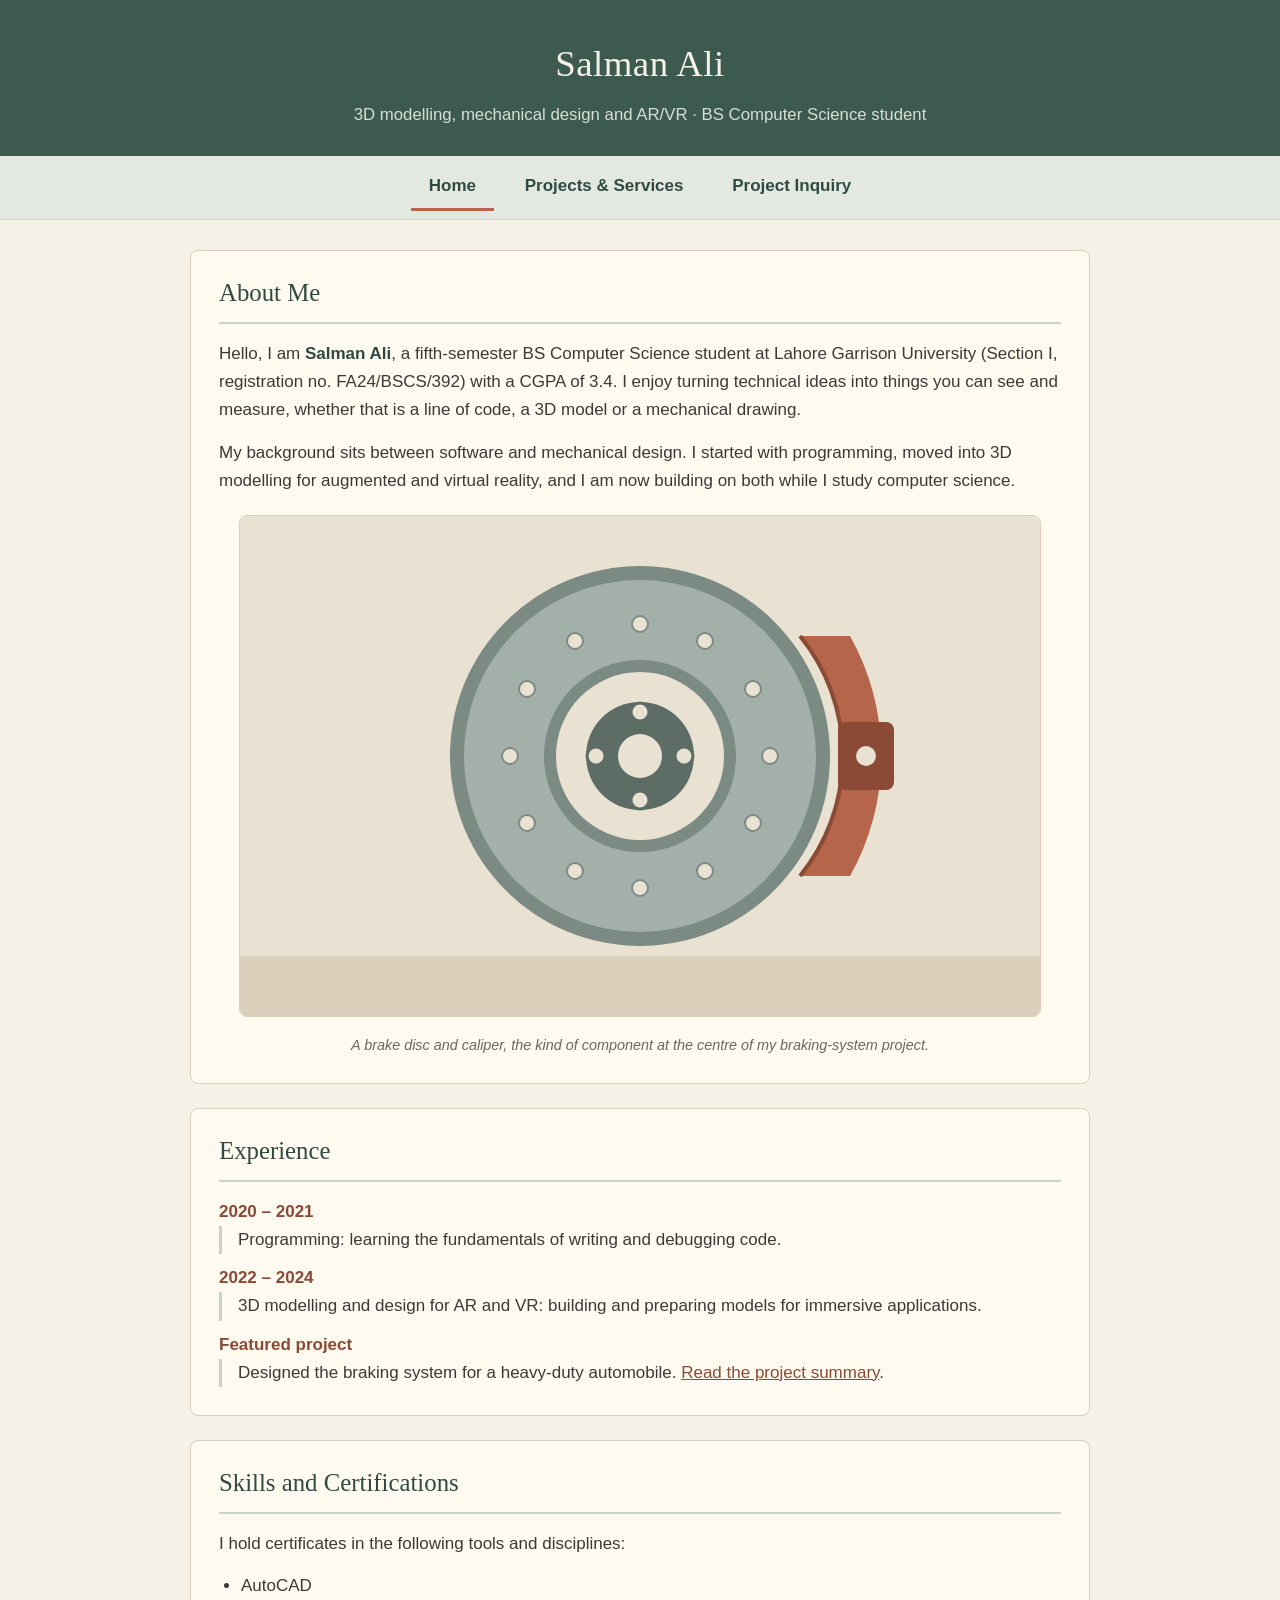
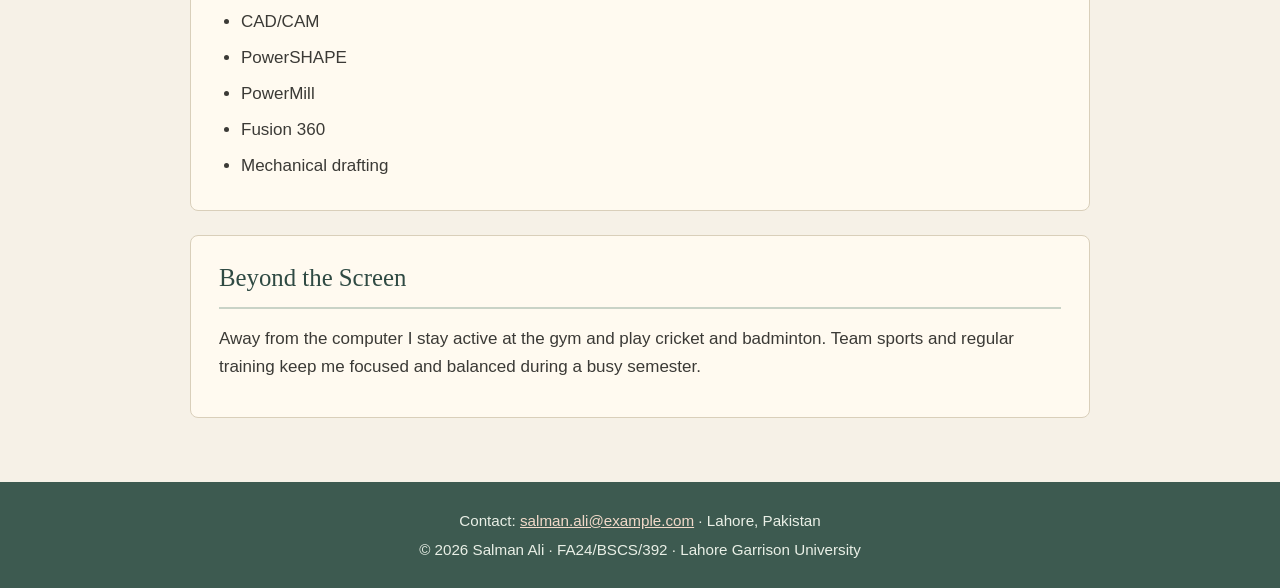
==== index.html @ 6fdc1799 "Added the files" ====
<!DOCTYPE html>
<html lang="en">
<head>
  <meta charset="utf-8">
  <meta name="viewport" content="width=device-width, initial-scale=1">
  <meta name="description" content="Portfolio of Salman Ali, BS Computer Science student and 3D designer.">
  <title>Salman Ali | Portfolio Home</title>
  <!-- Page 1 uses INLINE CSS only: every style is written in a style attribute. No style element and no linked stylesheet. -->
</head>
<body style="margin:0;background-color:#f6f1e7;color:#3b3a36;font-family:'Segoe UI',Roboto,Helvetica,Arial,sans-serif;font-size:17px;line-height:1.65">

  <!-- Site header: title and tagline -->
  <header style="background-color:#3d5a50;color:#f6f1e7;padding:34px 24px 28px;text-align:center">
    <h1 style="font-family:Georgia,'Times New Roman',serif;font-size:2.3rem;letter-spacing:0.5px;margin:0 0 6px;font-weight:normal">Salman Ali</h1>
    <p style="margin:0;color:#d6dfd3;font-size:1.05rem">3D modelling, mechanical design and AR/VR &middot; BS Computer Science student</p>
  </header>

  <!-- Main navigation: links to all three pages -->
  <nav style="background-color:#e3e9e1;border-bottom:1px solid #d3d9cd;text-align:center;padding:8px 12px" aria-label="Main navigation">
    <a href="index.html" style="display:inline-block;padding:8px 18px;margin:0 4px;color:#2f4a43;text-decoration:none;font-weight:600;border-bottom:3px solid #b5654a" aria-current="page">Home</a>
    <a href="information.html" style="display:inline-block;padding:8px 18px;margin:0 4px;color:#2f4a43;text-decoration:none;font-weight:600">Projects &amp; Services</a>
    <a href="registration.html" style="display:inline-block;padding:8px 18px;margin:0 4px;color:#2f4a43;text-decoration:none;font-weight:600">Project Inquiry</a>
  </nav>

  <!-- Main content: four sections, each with its own heading -->
  <main style="max-width:900px;margin:0 auto;padding:30px 20px 10px">

    <!-- Section 1: introduction and featured image -->
    <section style="background-color:#fffaf0;border:1px solid #d9cfba;border-radius:8px;padding:22px 28px;margin-bottom:24px">
      <h2 style="font-family:Georgia,'Times New Roman',serif;color:#2f4a43;font-weight:normal;font-size:1.55rem;border-bottom:2px solid #c9d3c7;padding-bottom:8px;margin:0 0 16px">About Me</h2>
      <p style="margin:0 0 14px">Hello, I am <strong style="color:#2f4a43">Salman Ali</strong>, a fifth-semester BS Computer Science student at Lahore Garrison University (Section I, registration no. FA24/BSCS/392) with a CGPA of 3.4. I enjoy turning technical ideas into things you can see and measure, whether that is a line of code, a 3D model or a mechanical drawing.</p>
      <p style="margin:0 0 14px">My background sits between software and mechanical design. I started with programming, moved into 3D modelling for augmented and virtual reality, and I am now building on both while I study computer science.</p>
      <figure style="margin:20px 0 4px;text-align:center">
        <img src="images/brake-disc.svg" width="800" height="500" style="max-width:100%;height:auto;border:1px solid #d9cfba;border-radius:8px" alt="Illustration of a ventilated brake disc with drilled holes and a terracotta-coloured caliper clamped over its edge">
        <figcaption style="font-size:0.9rem;color:#6b685f;margin-top:8px;font-style:italic">A brake disc and caliper, the kind of component at the centre of my braking-system project.</figcaption>
      </figure>
    </section>

    <!-- Section 2: experience timeline as a description list -->
    <section style="background-color:#fffaf0;border:1px solid #d9cfba;border-radius:8px;padding:22px 28px;margin-bottom:24px">
      <h2 style="font-family:Georgia,'Times New Roman',serif;color:#2f4a43;font-weight:normal;font-size:1.55rem;border-bottom:2px solid #c9d3c7;padding-bottom:8px;margin:0 0 16px">Experience</h2>
      <dl style="margin:0">
        <dt style="font-weight:700;color:#8a4a35;margin-top:10px">2020 &ndash; 2021</dt>
        <dd style="margin:0 0 6px 0;padding-left:16px;border-left:3px solid #c9d3c7">Programming: learning the fundamentals of writing and debugging code.</dd>
        <dt style="font-weight:700;color:#8a4a35;margin-top:10px">2022 &ndash; 2024</dt>
        <dd style="margin:0 0 6px 0;padding-left:16px;border-left:3px solid #c9d3c7">3D modelling and design for AR and VR: building and preparing models for immersive applications.</dd>
        <dt style="font-weight:700;color:#8a4a35;margin-top:10px">Featured project</dt>
        <dd style="margin:0 0 6px 0;padding-left:16px;border-left:3px solid #c9d3c7">Designed the braking system for a heavy-duty automobile. <a href="information.html" style="color:#8a4a35">Read the project summary</a>.</dd>
      </dl>
    </section>

    <!-- Section 3: skills and certifications (unordered list, six items) -->
    <section style="background-color:#fffaf0;border:1px solid #d9cfba;border-radius:8px;padding:22px 28px;margin-bottom:24px">
      <h2 style="font-family:Georgia,'Times New Roman',serif;color:#2f4a43;font-weight:normal;font-size:1.55rem;border-bottom:2px solid #c9d3c7;padding-bottom:8px;margin:0 0 16px">Skills and Certifications</h2>
      <p style="margin:0 0 14px">I hold certificates in the following tools and disciplines:</p>
      <ul style="margin:0;padding-left:22px">
        <li style="margin-bottom:8px">AutoCAD</li>
        <li style="margin-bottom:8px">CAD/CAM</li>
        <li style="margin-bottom:8px">PowerSHAPE</li>
        <li style="margin-bottom:8px">PowerMill</li>
        <li style="margin-bottom:8px">Fusion 360</li>
        <li style="margin-bottom:8px">Mechanical drafting</li>
      </ul>
    </section>

    <!-- Section 4: hobbies -->
    <section style="background-color:#fffaf0;border:1px solid #d9cfba;border-radius:8px;padding:22px 28px;margin-bottom:24px">
      <h2 style="font-family:Georgia,'Times New Roman',serif;color:#2f4a43;font-weight:normal;font-size:1.55rem;border-bottom:2px solid #c9d3c7;padding-bottom:8px;margin:0 0 16px">Beyond the Screen</h2>
      <p style="margin:0 0 14px">Away from the computer I stay active at the gym and play cricket and badminton. Team sports and regular training keep me focused and balanced during a busy semester.</p>
    </section>

  </main>

  <!-- Footer: contact and copyright -->
  <footer style="background-color:#3d5a50;color:#e9efe6;text-align:center;padding:22px 20px;margin-top:30px;font-size:0.95rem">
    <p style="margin:4px 0">Contact: <a href="mailto:salman.ali@example.com" style="color:#f1d9c9">salman.ali@example.com</a> &middot; Lahore, Pakistan</p>
    <p style="margin:4px 0">&copy; 2026 Salman Ali &middot; FA24/BSCS/392 &middot; Lahore Garrison University</p>
  </footer>

</body>
</html>
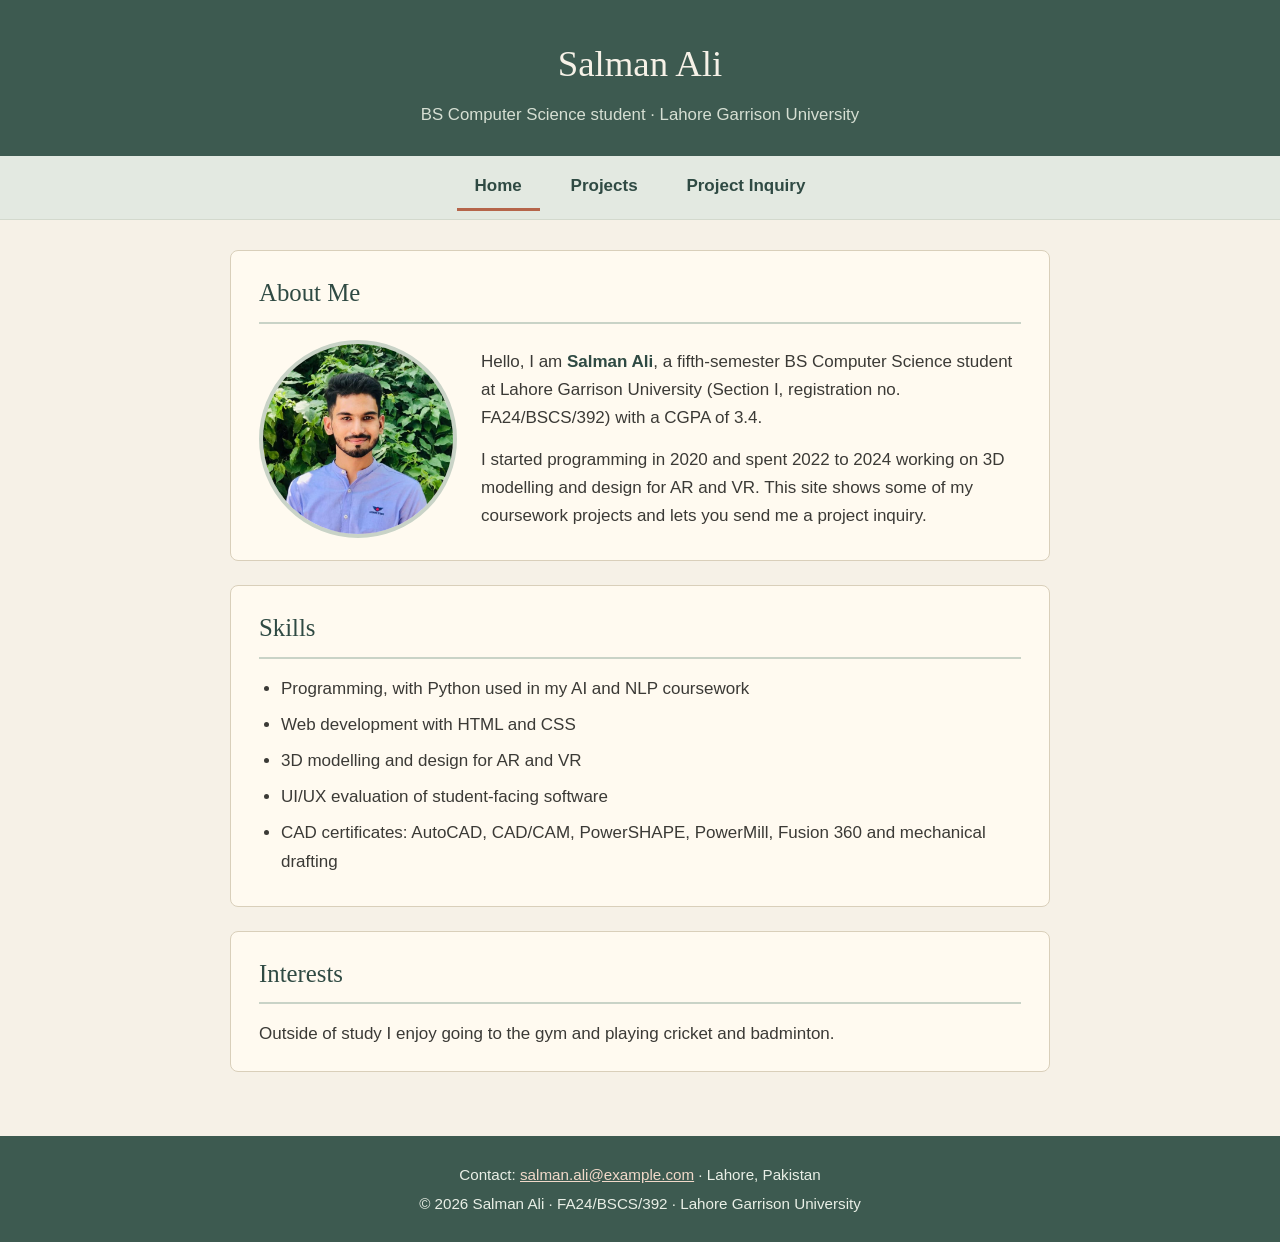
==== commit e789fda0: "Modified the index.html" ====
--- a/index.html
+++ b/index.html
@@ -3,70 +3,57 @@
 <head>
   <meta charset="utf-8">
   <meta name="viewport" content="width=device-width, initial-scale=1">
-  <meta name="description" content="Portfolio of Salman Ali, BS Computer Science student and 3D designer.">
+  <meta name="description" content="Portfolio of Salman Ali, BS Computer Science student at Lahore Garrison University.">
   <title>Salman Ali | Portfolio Home</title>
-  <!-- Page 1 uses INLINE CSS only: every style is written in a style attribute. No style element and no linked stylesheet. -->
+  <!-- Page 1 uses INLINE CSS only: every style is written in a style attribute. -->
 </head>
 <body style="margin:0;background-color:#f6f1e7;color:#3b3a36;font-family:'Segoe UI',Roboto,Helvetica,Arial,sans-serif;font-size:17px;line-height:1.65">
 
   <!-- Site header: title and tagline -->
   <header style="background-color:#3d5a50;color:#f6f1e7;padding:34px 24px 28px;text-align:center">
-    <h1 style="font-family:Georgia,'Times New Roman',serif;font-size:2.3rem;letter-spacing:0.5px;margin:0 0 6px;font-weight:normal">Salman Ali</h1>
-    <p style="margin:0;color:#d6dfd3;font-size:1.05rem">3D modelling, mechanical design and AR/VR &middot; BS Computer Science student</p>
+    <h1 style="font-family:Georgia,'Times New Roman',serif;font-size:2.3rem;margin:0 0 6px;font-weight:normal">Salman Ali</h1>
+    <p style="margin:0;color:#d6dfd3;font-size:1.05rem">BS Computer Science student &middot; Lahore Garrison University</p>
   </header>
 
   <!-- Main navigation: links to all three pages -->
   <nav style="background-color:#e3e9e1;border-bottom:1px solid #d3d9cd;text-align:center;padding:8px 12px" aria-label="Main navigation">
     <a href="index.html" style="display:inline-block;padding:8px 18px;margin:0 4px;color:#2f4a43;text-decoration:none;font-weight:600;border-bottom:3px solid #b5654a" aria-current="page">Home</a>
-    <a href="information.html" style="display:inline-block;padding:8px 18px;margin:0 4px;color:#2f4a43;text-decoration:none;font-weight:600">Projects &amp; Services</a>
+    <a href="information.html" style="display:inline-block;padding:8px 18px;margin:0 4px;color:#2f4a43;text-decoration:none;font-weight:600">Projects</a>
     <a href="registration.html" style="display:inline-block;padding:8px 18px;margin:0 4px;color:#2f4a43;text-decoration:none;font-weight:600">Project Inquiry</a>
   </nav>
 
-  <!-- Main content: four sections, each with its own heading -->
-  <main style="max-width:900px;margin:0 auto;padding:30px 20px 10px">
+  <!-- Main content: three sections, each with a heading -->
+  <main style="max-width:820px;margin:0 auto;padding:30px 20px 10px">
 
-    <!-- Section 1: introduction and featured image -->
+    <!-- Section 1: introduction with photo -->
     <section style="background-color:#fffaf0;border:1px solid #d9cfba;border-radius:8px;padding:22px 28px;margin-bottom:24px">
       <h2 style="font-family:Georgia,'Times New Roman',serif;color:#2f4a43;font-weight:normal;font-size:1.55rem;border-bottom:2px solid #c9d3c7;padding-bottom:8px;margin:0 0 16px">About Me</h2>
-      <p style="margin:0 0 14px">Hello, I am <strong style="color:#2f4a43">Salman Ali</strong>, a fifth-semester BS Computer Science student at Lahore Garrison University (Section I, registration no. FA24/BSCS/392) with a CGPA of 3.4. I enjoy turning technical ideas into things you can see and measure, whether that is a line of code, a 3D model or a mechanical drawing.</p>
-      <p style="margin:0 0 14px">My background sits between software and mechanical design. I started with programming, moved into 3D modelling for augmented and virtual reality, and I am now building on both while I study computer science.</p>
-      <figure style="margin:20px 0 4px;text-align:center">
-        <img src="images/brake-disc.svg" width="800" height="500" style="max-width:100%;height:auto;border:1px solid #d9cfba;border-radius:8px" alt="Illustration of a ventilated brake disc with drilled holes and a terracotta-coloured caliper clamped over its edge">
-        <figcaption style="font-size:0.9rem;color:#6b685f;margin-top:8px;font-style:italic">A brake disc and caliper, the kind of component at the centre of my braking-system project.</figcaption>
-      </figure>
+      <!-- Generic container used only to place the photo beside the text -->
+      <div style="display:flex;flex-wrap:wrap;align-items:center;gap:24px">
+        <img src="images/salman-ali.jpg" width="190" height="190" style="width:190px;height:190px;object-fit:cover;object-position:center 15%;border-radius:50%;border:4px solid #c9d3c7" alt="Portrait of Salman Ali smiling, wearing a light blue shirt in front of green leaves">
+        <div style="flex:1;min-width:260px">
+          <p style="margin:0 0 14px">Hello, I am <strong style="color:#2f4a43">Salman Ali</strong>, a fifth-semester BS Computer Science student at Lahore Garrison University (Section I, registration no. FA24/BSCS/392) with a CGPA of 3.4.</p>
+          <p style="margin:0">I started programming in 2020 and spent 2022 to 2024 working on 3D modelling and design for AR and VR. This site shows some of my coursework projects and lets you send me a project inquiry.</p>
+        </div>
+      </div>
     </section>
 
-    <!-- Section 2: experience timeline as a description list -->
+    <!-- Section 2: skills list -->
     <section style="background-color:#fffaf0;border:1px solid #d9cfba;border-radius:8px;padding:22px 28px;margin-bottom:24px">
-      <h2 style="font-family:Georgia,'Times New Roman',serif;color:#2f4a43;font-weight:normal;font-size:1.55rem;border-bottom:2px solid #c9d3c7;padding-bottom:8px;margin:0 0 16px">Experience</h2>
-      <dl style="margin:0">
-        <dt style="font-weight:700;color:#8a4a35;margin-top:10px">2020 &ndash; 2021</dt>
-        <dd style="margin:0 0 6px 0;padding-left:16px;border-left:3px solid #c9d3c7">Programming: learning the fundamentals of writing and debugging code.</dd>
-        <dt style="font-weight:700;color:#8a4a35;margin-top:10px">2022 &ndash; 2024</dt>
-        <dd style="margin:0 0 6px 0;padding-left:16px;border-left:3px solid #c9d3c7">3D modelling and design for AR and VR: building and preparing models for immersive applications.</dd>
-        <dt style="font-weight:700;color:#8a4a35;margin-top:10px">Featured project</dt>
-        <dd style="margin:0 0 6px 0;padding-left:16px;border-left:3px solid #c9d3c7">Designed the braking system for a heavy-duty automobile. <a href="information.html" style="color:#8a4a35">Read the project summary</a>.</dd>
-      </dl>
-    </section>
-
-    <!-- Section 3: skills and certifications (unordered list, six items) -->
-    <section style="background-color:#fffaf0;border:1px solid #d9cfba;border-radius:8px;padding:22px 28px;margin-bottom:24px">
-      <h2 style="font-family:Georgia,'Times New Roman',serif;color:#2f4a43;font-weight:normal;font-size:1.55rem;border-bottom:2px solid #c9d3c7;padding-bottom:8px;margin:0 0 16px">Skills and Certifications</h2>
-      <p style="margin:0 0 14px">I hold certificates in the following tools and disciplines:</p>
+      <h2 style="font-family:Georgia,'Times New Roman',serif;color:#2f4a43;font-weight:normal;font-size:1.55rem;border-bottom:2px solid #c9d3c7;padding-bottom:8px;margin:0 0 16px">Skills</h2>
       <ul style="margin:0;padding-left:22px">
-        <li style="margin-bottom:8px">AutoCAD</li>
-        <li style="margin-bottom:8px">CAD/CAM</li>
-        <li style="margin-bottom:8px">PowerSHAPE</li>
-        <li style="margin-bottom:8px">PowerMill</li>
-        <li style="margin-bottom:8px">Fusion 360</li>
-        <li style="margin-bottom:8px">Mechanical drafting</li>
+        <li style="margin-bottom:8px">Programming, with Python used in my AI and NLP coursework</li>
+        <li style="margin-bottom:8px">Web development with HTML and CSS</li>
+        <li style="margin-bottom:8px">3D modelling and design for AR and VR</li>
+        <li style="margin-bottom:8px">UI/UX evaluation of student-facing software</li>
+        <li style="margin-bottom:8px">CAD certificates: AutoCAD, CAD/CAM, PowerSHAPE, PowerMill, Fusion 360 and mechanical drafting</li>
       </ul>
     </section>
 
-    <!-- Section 4: hobbies -->
+    <!-- Section 3: interests -->
     <section style="background-color:#fffaf0;border:1px solid #d9cfba;border-radius:8px;padding:22px 28px;margin-bottom:24px">
-      <h2 style="font-family:Georgia,'Times New Roman',serif;color:#2f4a43;font-weight:normal;font-size:1.55rem;border-bottom:2px solid #c9d3c7;padding-bottom:8px;margin:0 0 16px">Beyond the Screen</h2>
-      <p style="margin:0 0 14px">Away from the computer I stay active at the gym and play cricket and badminton. Team sports and regular training keep me focused and balanced during a busy semester.</p>
+      <h2 style="font-family:Georgia,'Times New Roman',serif;color:#2f4a43;font-weight:normal;font-size:1.55rem;border-bottom:2px solid #c9d3c7;padding-bottom:8px;margin:0 0 16px">Interests</h2>
+      <p style="margin:0">Outside of study I enjoy going to the gym and playing cricket and badminton.</p>
     </section>
 
   </main>
